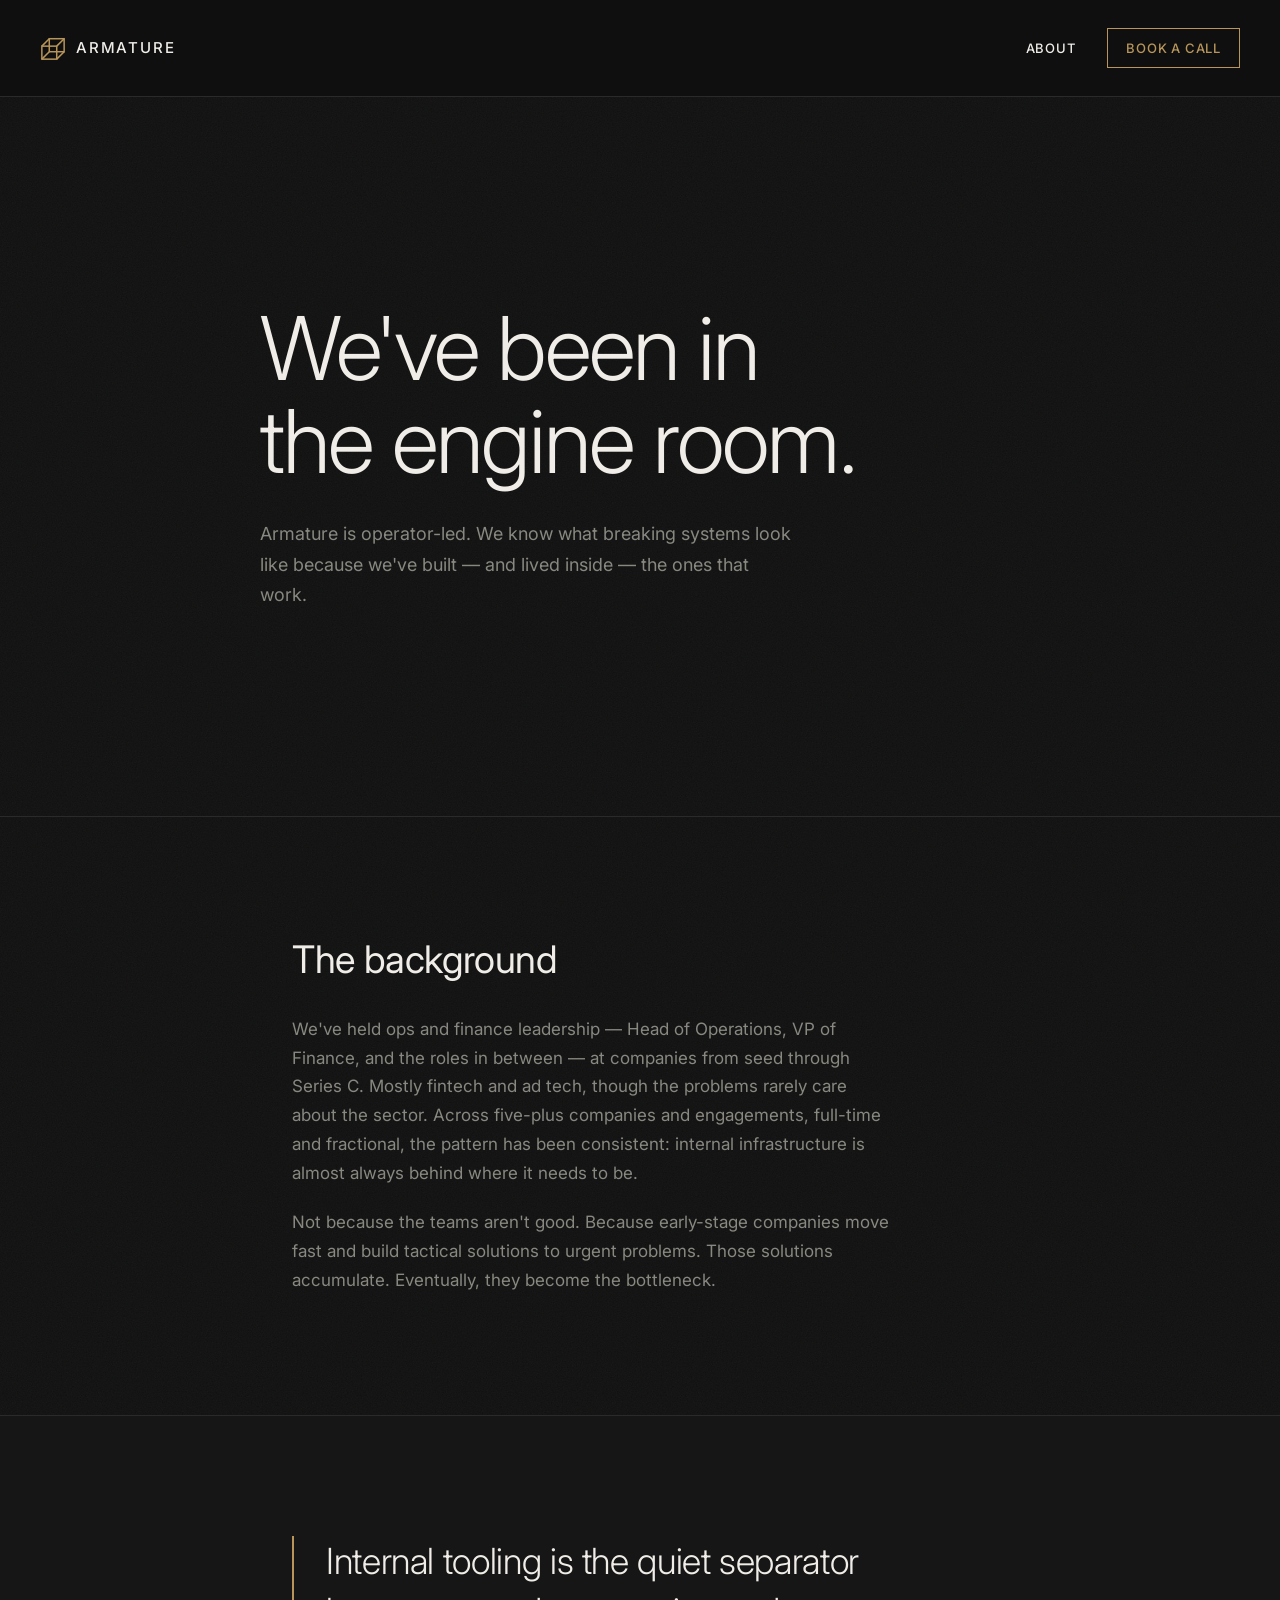
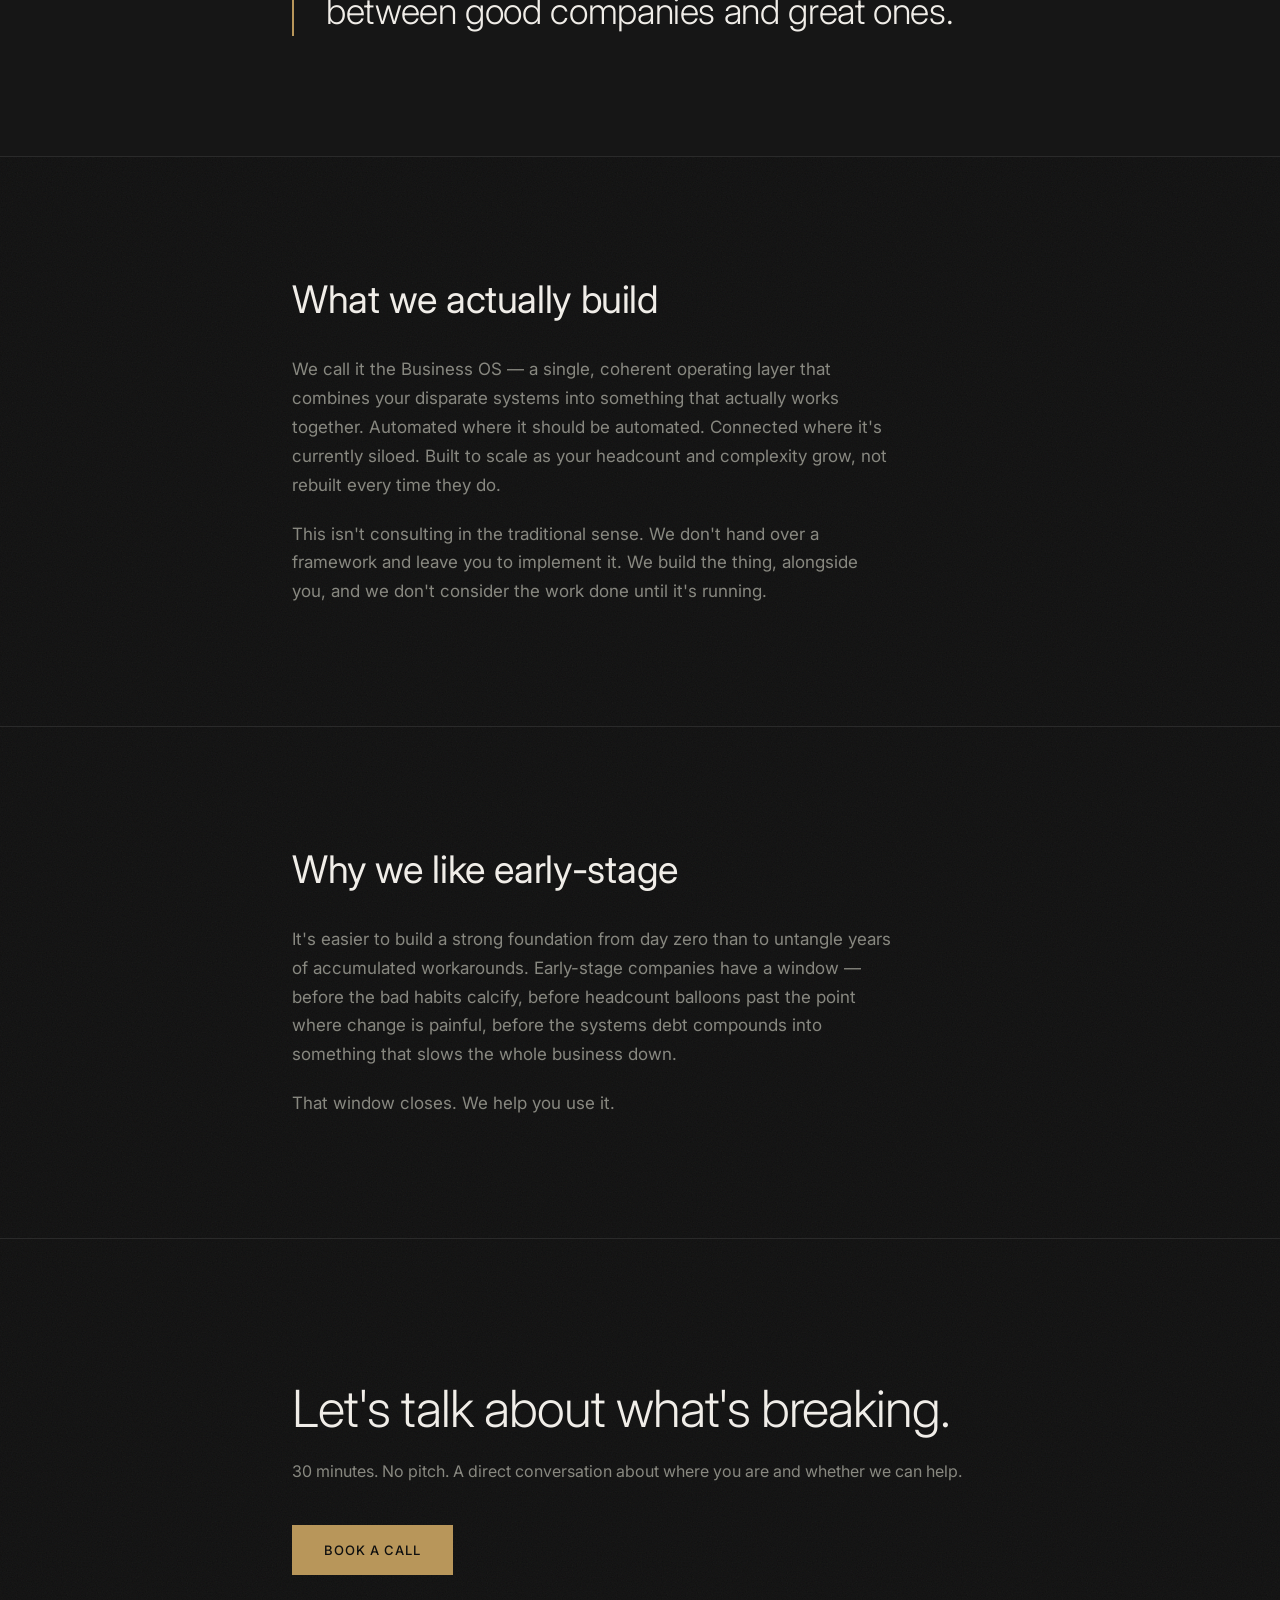
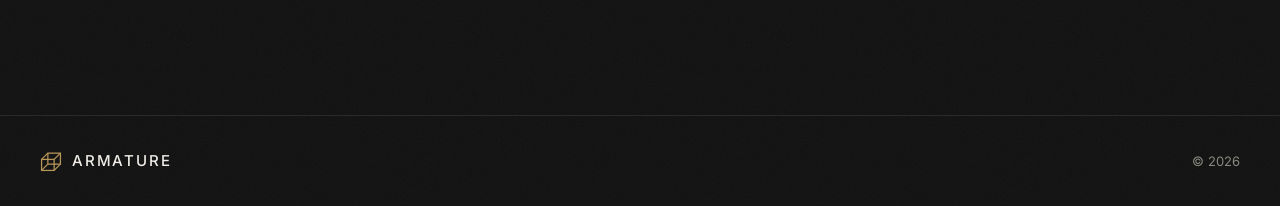
==== about.html @ 7208ad20 "Add About page with operator background and philosophy - New about.html with four sections: backgrou" ====
<!DOCTYPE html>
<html lang="en">
<head>
  <meta charset="UTF-8" />
  <meta name="viewport" content="width=device-width, initial-scale=1.0" />
  <title>About — Armature</title>
  <link rel="preconnect" href="https://fonts.googleapis.com" />
  <link rel="preconnect" href="https://fonts.gstatic.com" crossorigin />
  <link href="https://fonts.googleapis.com/css2?family=Inter:wght@300;400;500;600&display=swap" rel="stylesheet" />
  <link rel="stylesheet" href="styles.css" />
</head>
<body>

  <!-- NAV -->
  <nav>
    <a href="/" class="wordmark">
      <svg class="logo-icon" width="26" height="26" viewBox="0 0 28 28" fill="none" xmlns="http://www.w3.org/2000/svg" aria-hidden="true">
        <rect x="2"  y="12" width="16" height="14" stroke="#B8965A" stroke-width="1.6"/>
        <rect x="10" y="4"  width="16" height="14" stroke="#B8965A" stroke-width="1.6"/>
        <line x1="2"  y1="12" x2="10" y2="4"  stroke="#B8965A" stroke-width="1.6"/>
        <line x1="18" y1="12" x2="26" y2="4"  stroke="#B8965A" stroke-width="1.6"/>
        <line x1="18" y1="26" x2="26" y2="18" stroke="#B8965A" stroke-width="1.6"/>
        <line x1="2"  y1="26" x2="10" y2="18" stroke="#B8965A" stroke-width="1.6"/>
      </svg>
      <span>Armature</span>
    </a>
    <div class="nav-links">
      <a href="/about.html" class="nav-link nav-link--active">About</a>
      <a href="https://calendly.com/eric-armatureops/30min" class="nav-cta" target="_blank" rel="noopener">Book a call</a>
    </div>
  </nav>

  <!-- HERO -->
  <section class="hero">
    <div class="hero-inner">
      <h1>We've been in<br>the engine room.</h1>
      <p class="hero-sub">Armature is operator-led. We know what breaking systems look like because we've built — and lived inside — the ones that work.</p>
    </div>
  </section>

  <!-- BACKGROUND -->
  <section class="about">
    <div class="container">
      <h2>The background</h2>
      <p>We've held ops and finance leadership — Head of Operations, VP of Finance, and the roles in between — at companies from seed through Series C. Mostly fintech and ad tech, though the problems rarely care about the sector. Across five-plus companies and engagements, full-time and fractional, the pattern has been consistent: internal infrastructure is almost always behind where it needs to be.</p>
      <p>Not because the teams aren't good. Because early-stage companies move fast and build tactical solutions to urgent problems. Those solutions accumulate. Eventually, they become the bottleneck.</p>
    </div>
  </section>

  <!-- CALLOUT -->
  <section class="callout">
    <div class="container">
      <blockquote>Internal tooling is the quiet separator between good companies and great ones.</blockquote>
    </div>
  </section>

  <!-- WHAT WE BUILD -->
  <section class="about">
    <div class="container">
      <h2>What we actually build</h2>
      <p>We call it the Business OS — a single, coherent operating layer that combines your disparate systems into something that actually works together. Automated where it should be automated. Connected where it's currently siloed. Built to scale as your headcount and complexity grow, not rebuilt every time they do.</p>
      <p>This isn't consulting in the traditional sense. We don't hand over a framework and leave you to implement it. We build the thing, alongside you, and we don't consider the work done until it's running.</p>
    </div>
  </section>

  <!-- WHY EARLY STAGE -->
  <section class="about">
    <div class="container">
      <h2>Why we like early-stage</h2>
      <p>It's easier to build a strong foundation from day zero than to untangle years of accumulated workarounds. Early-stage companies have a window — before the bad habits calcify, before headcount balloons past the point where change is painful, before the systems debt compounds into something that slows the whole business down.</p>
      <p>That window closes. We help you use it.</p>
    </div>
  </section>

  <!-- CONTACT -->
  <section class="contact" id="contact">
    <div class="container">
      <h2>Let's talk about what's breaking.</h2>
      <p>30 minutes. No pitch. A direct conversation about where you are and whether we can help.</p>
      <a href="https://calendly.com/eric-armatureops/30min" class="btn-primary" target="_blank" rel="noopener">Book a call</a>
    </div>
  </section>

  <!-- FOOTER -->
  <footer>
    <span class="wordmark">
      <svg class="logo-icon" width="22" height="22" viewBox="0 0 28 28" fill="none" xmlns="http://www.w3.org/2000/svg" aria-hidden="true">
        <rect x="2"  y="12" width="16" height="14" stroke="#B8965A" stroke-width="1.6"/>
        <rect x="10" y="4"  width="16" height="14" stroke="#B8965A" stroke-width="1.6"/>
        <line x1="2"  y1="12" x2="10" y2="4"  stroke="#B8965A" stroke-width="1.6"/>
        <line x1="18" y1="12" x2="26" y2="4"  stroke="#B8965A" stroke-width="1.6"/>
        <line x1="18" y1="26" x2="26" y2="18" stroke="#B8965A" stroke-width="1.6"/>
        <line x1="2"  y1="26" x2="10" y2="18" stroke="#B8965A" stroke-width="1.6"/>
      </svg>
      <span>Armature</span>
    </span>
    <span class="footer-copy">&copy; 2026</span>
  </footer>

</body>
</html>
---- styles.css ----
/* ─── RESET & BASE ─────────────────────────────────────────── */

*, *::before, *::after {
  box-sizing: border-box;
  margin: 0;
  padding: 0;
}

:root {
  --bg:        #0F0F0F;
  --bg-alt:    #161616;
  --border:    #2A2A2A;
  --text:      #F0EDE8;
  --muted:     #888880;
  --accent:    #B8965A;
  --font:      'Inter', system-ui, -apple-system, sans-serif;
}

html {
  scroll-behavior: smooth;
}

body {
  background-color: var(--bg);
  background-image: url("data:image/svg+xml,%3Csvg xmlns='http://www.w3.org/2000/svg' width='300' height='300'%3E%3Cfilter id='n'%3E%3CfeTurbulence type='fractalNoise' baseFrequency='0.8' numOctaves='4' stitchTiles='stitch'/%3E%3C/filter%3E%3Crect width='300' height='300' filter='url(%23n)' opacity='0.06'/%3E%3C/svg%3E");
  color: var(--text);
  font-family: var(--font);
  font-size: 17px;
  line-height: 1.7;
  -webkit-font-smoothing: antialiased;
}

/* ─── LAYOUT ────────────────────────────────────────────────── */

.container {
  max-width: 760px;
  margin: 0 auto;
  padding: 0 32px;
}

/* ─── NAV ───────────────────────────────────────────────────── */

nav {
  display: flex;
  justify-content: space-between;
  align-items: center;
  padding: 28px 40px;
  border-bottom: 1px solid var(--border);
  position: sticky;
  top: 0;
  background: var(--bg);
  z-index: 100;
}

.wordmark {
  display: flex;
  align-items: center;
  gap: 10px;
  font-size: 15px;
  font-weight: 500;
  letter-spacing: 0.12em;
  text-transform: uppercase;
  color: var(--text);
  text-decoration: none;
}

.logo-icon {
  flex-shrink: 0;
}

.nav-links {
  display: flex;
  align-items: center;
  gap: 32px;
}

.nav-link {
  font-size: 13px;
  font-weight: 500;
  letter-spacing: 0.06em;
  text-transform: uppercase;
  color: var(--muted);
  text-decoration: none;
  transition: color 0.2s;
}

.nav-link:hover,
.nav-link--active {
  color: var(--text);
}

.nav-cta {
  font-size: 13px;
  font-weight: 500;
  letter-spacing: 0.06em;
  text-transform: uppercase;
  color: var(--accent);
  text-decoration: none;
  border: 1px solid var(--accent);
  padding: 8px 18px;
  transition: background 0.2s, color 0.2s;
}

.nav-cta:hover {
  background: var(--accent);
  color: var(--bg);
}

/* ─── BUTTONS ───────────────────────────────────────────────── */

.btn-primary {
  display: inline-block;
  font-size: 13px;
  font-weight: 500;
  letter-spacing: 0.08em;
  text-transform: uppercase;
  text-decoration: none;
  color: var(--bg);
  background: var(--accent);
  padding: 14px 32px;
  margin-top: 40px;
  transition: opacity 0.2s;
}

.btn-primary:hover {
  opacity: 0.85;
}

/* ─── HERO ──────────────────────────────────────────────────── */

.hero {
  min-height: 80vh;
  display: flex;
  align-items: center;
  padding: 100px 40px;
  border-bottom: 1px solid var(--border);
}

.hero-inner {
  max-width: 760px;
  margin: 0 auto;
  width: 100%;
}

.hero h1 {
  font-size: clamp(48px, 7vw, 88px);
  font-weight: 300;
  line-height: 1.05;
  letter-spacing: -0.02em;
  margin-bottom: 32px;
}

.hero-sub {
  font-size: 18px;
  color: var(--muted);
  max-width: 540px;
  line-height: 1.7;
}

/* ─── PROBLEM ───────────────────────────────────────────────── */

.problem {
  padding: 120px 0;
  border-bottom: 1px solid var(--border);
}

.problem h2 {
  font-size: clamp(26px, 3.5vw, 38px);
  font-weight: 400;
  line-height: 1.2;
  letter-spacing: -0.01em;
  margin-bottom: 32px;
}

.problem p {
  color: var(--muted);
  max-width: 600px;
  margin-bottom: 20px;
}

.problem p:last-child {
  color: var(--text);
  font-weight: 400;
  margin-bottom: 0;
}

/* ─── SERVICES ──────────────────────────────────────────────── */

.services {
  padding: 120px 0;
  border-bottom: 1px solid var(--border);
}

.services h2 {
  font-size: 13px;
  font-weight: 500;
  letter-spacing: 0.12em;
  text-transform: uppercase;
  color: var(--muted);
  margin-bottom: 64px;
}

.steps {
  display: flex;
  flex-direction: column;
  gap: 0;
}

.step {
  display: flex;
  gap: 48px;
  padding: 40px 0;
  border-top: 1px solid var(--border);
  align-items: flex-start;
}

.step:last-child {
  border-bottom: 1px solid var(--border);
}

.step-num {
  font-size: 12px;
  font-weight: 500;
  letter-spacing: 0.1em;
  color: var(--accent);
  min-width: 28px;
  margin-top: 4px;
}

.step-body h3 {
  font-size: 20px;
  font-weight: 500;
  letter-spacing: -0.01em;
  margin-bottom: 10px;
}

.step-body p {
  color: var(--muted);
  font-size: 16px;
  max-width: 480px;
}

/* ─── CALLOUT ───────────────────────────────────────────────── */

.callout {
  padding: 120px 0;
  border-bottom: 1px solid var(--border);
  background: var(--bg-alt);
}

.callout blockquote {
  font-size: clamp(24px, 3vw, 36px);
  font-weight: 300;
  line-height: 1.4;
  letter-spacing: -0.01em;
  color: var(--text);
  border-left: 2px solid var(--accent);
  padding-left: 32px;
}

/* ─── ABOUT ─────────────────────────────────────────────────── */

.about {
  padding: 120px 0;
  border-bottom: 1px solid var(--border);
}

.about h2 {
  font-size: clamp(26px, 3.5vw, 38px);
  font-weight: 400;
  line-height: 1.2;
  letter-spacing: -0.01em;
  margin-bottom: 32px;
}

.about p {
  color: var(--muted);
  max-width: 600px;
  margin-bottom: 20px;
}

.about p:last-child {
  margin-bottom: 0;
}

/* ─── CONTACT ───────────────────────────────────────────────── */

.contact {
  padding: 140px 0;
  border-bottom: 1px solid var(--border);
}

.contact h2 {
  font-size: clamp(32px, 4vw, 52px);
  font-weight: 300;
  line-height: 1.15;
  letter-spacing: -0.02em;
  margin-bottom: 20px;
}

.contact p {
  color: var(--muted);
  font-size: 16px;
}

/* ─── FOOTER ────────────────────────────────────────────────── */

footer {
  display: flex;
  justify-content: space-between;
  align-items: center;
  padding: 32px 40px;
}

.footer-copy {
  font-size: 13px;
  color: var(--muted);
}

/* ─── MOBILE ────────────────────────────────────────────────── */

@media (max-width: 640px) {
  nav {
    padding: 20px 24px;
  }

  .hero {
    padding: 80px 24px;
    min-height: 70vh;
  }

  .container {
    padding: 0 24px;
  }

  .problem,
  .services,
  .callout,
  .about,
  .contact {
    padding: 80px 0;
  }

  .step {
    gap: 24px;
  }

  footer {
    padding: 28px 24px;
  }
}
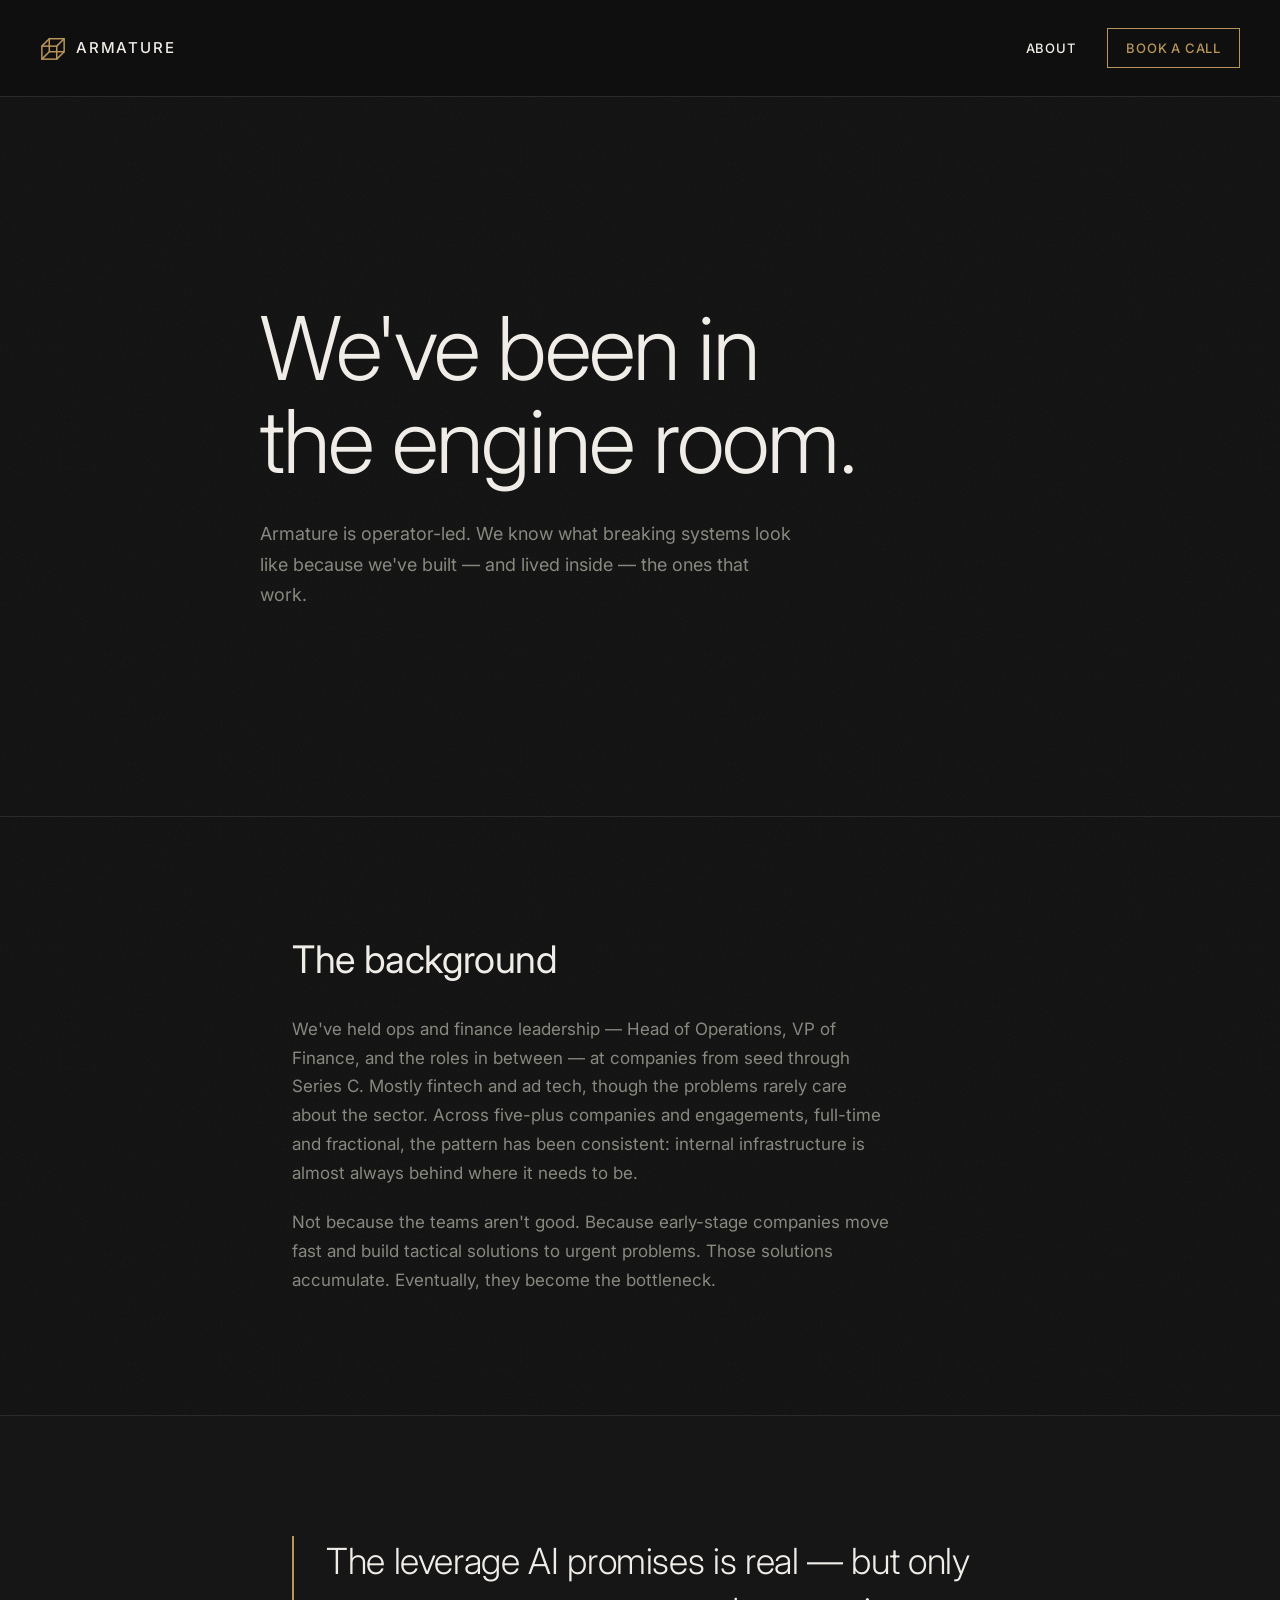
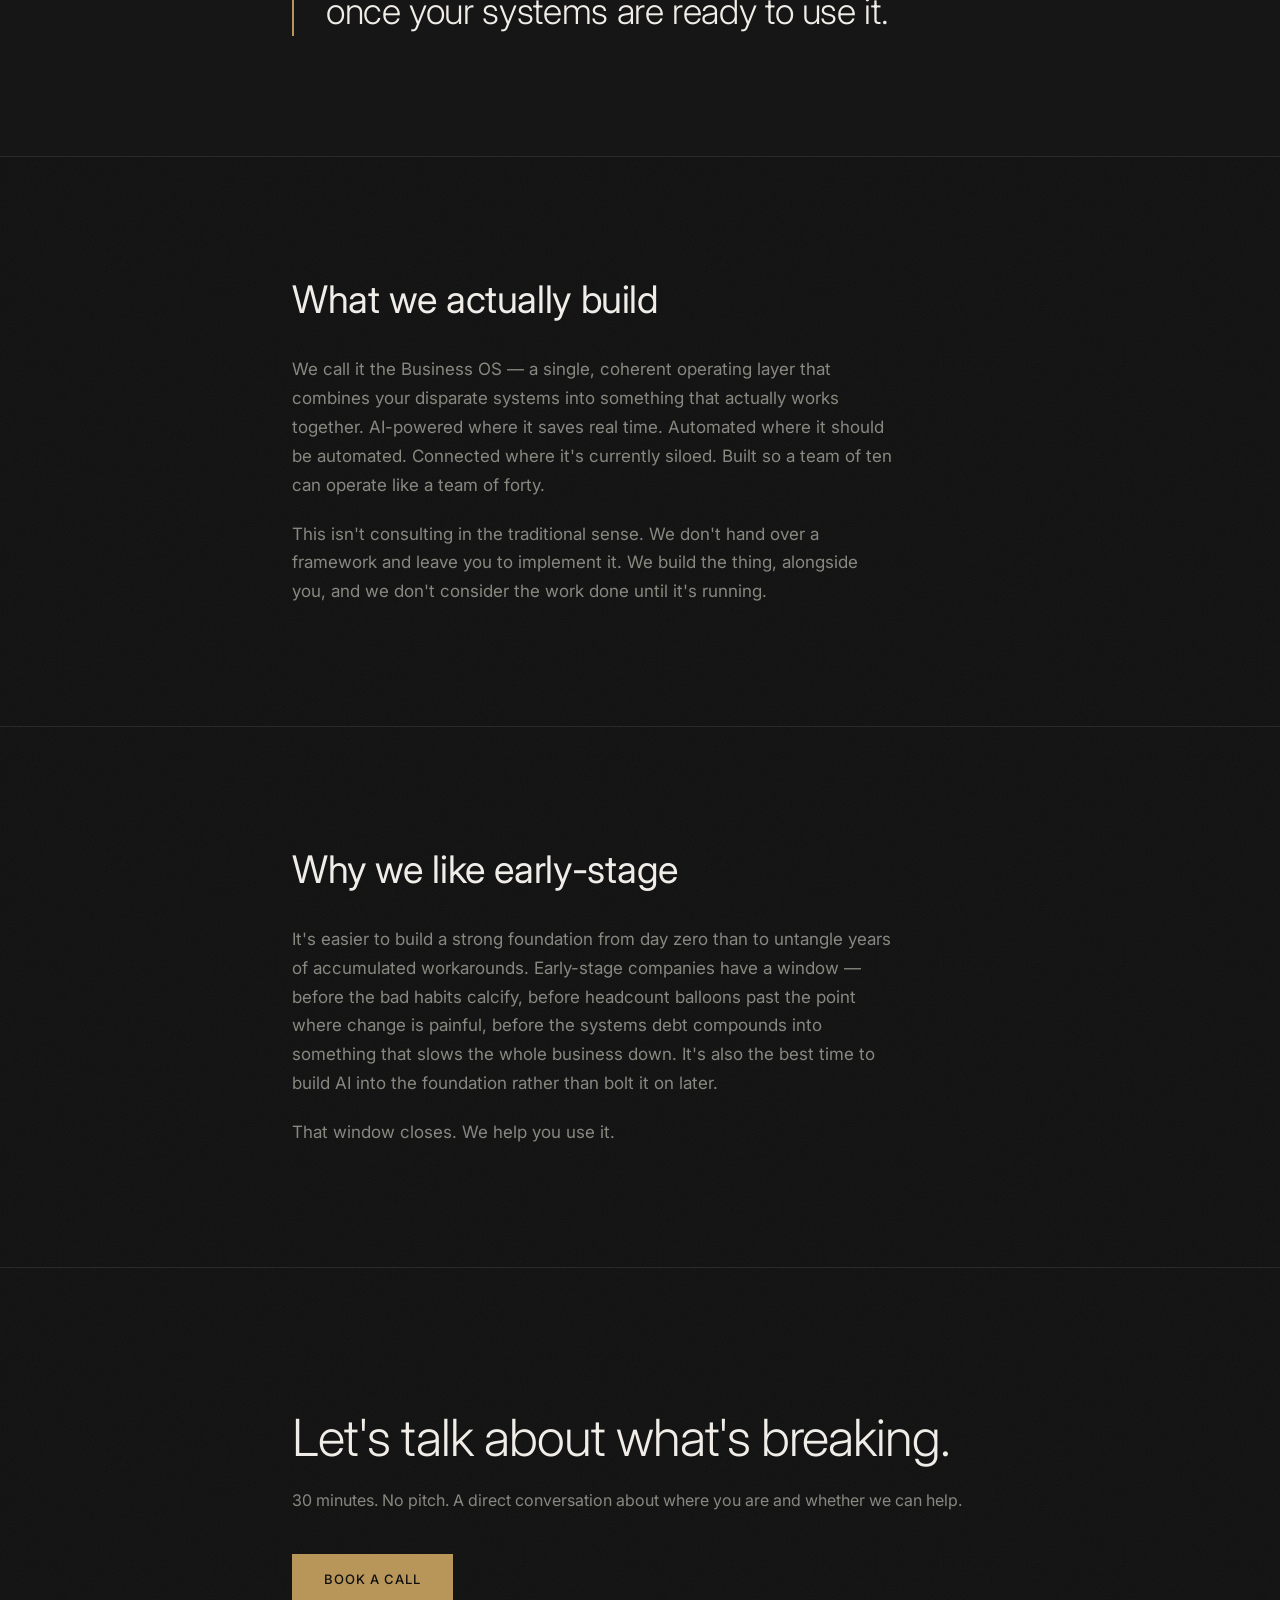
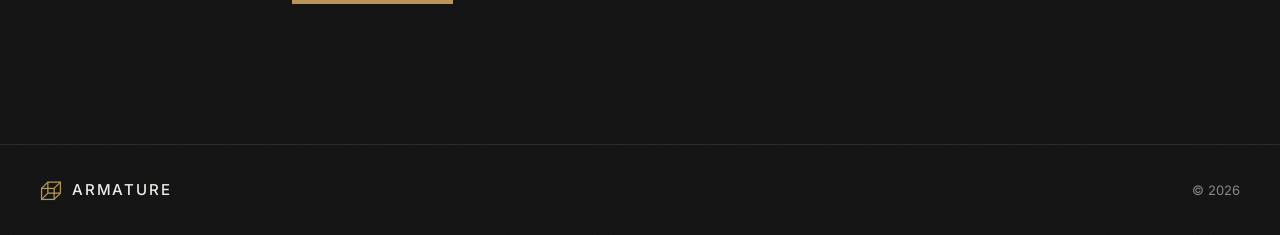
==== commit f68c3ee1: "Lean messaging into AI enablement and small-team leverage Updates copy across index.html and about.h" ====
--- a/about.html
+++ b/about.html
@@ -50,7 +50,7 @@
   <!-- CALLOUT -->
   <section class="callout">
     <div class="container">
-      <blockquote>Internal tooling is the quiet separator between good companies and great ones.</blockquote>
+      <blockquote>The leverage AI promises is real — but only once your systems are ready to use it.</blockquote>
     </div>
   </section>
 
@@ -58,7 +58,7 @@
   <section class="about">
     <div class="container">
       <h2>What we actually build</h2>
-      <p>We call it the Business OS — a single, coherent operating layer that combines your disparate systems into something that actually works together. Automated where it should be automated. Connected where it's currently siloed. Built to scale as your headcount and complexity grow, not rebuilt every time they do.</p>
+      <p>We call it the Business OS — a single, coherent operating layer that combines your disparate systems into something that actually works together. AI-powered where it saves real time. Automated where it should be automated. Connected where it's currently siloed. Built so a team of ten can operate like a team of forty.</p>
       <p>This isn't consulting in the traditional sense. We don't hand over a framework and leave you to implement it. We build the thing, alongside you, and we don't consider the work done until it's running.</p>
     </div>
   </section>
@@ -67,7 +67,7 @@
   <section class="about">
     <div class="container">
       <h2>Why we like early-stage</h2>
-      <p>It's easier to build a strong foundation from day zero than to untangle years of accumulated workarounds. Early-stage companies have a window — before the bad habits calcify, before headcount balloons past the point where change is painful, before the systems debt compounds into something that slows the whole business down.</p>
+      <p>It's easier to build a strong foundation from day zero than to untangle years of accumulated workarounds. Early-stage companies have a window — before the bad habits calcify, before headcount balloons past the point where change is painful, before the systems debt compounds into something that slows the whole business down. It's also the best time to build AI into the foundation rather than bolt it on later.</p>
       <p>That window closes. We help you use it.</p>
     </div>
   </section>
